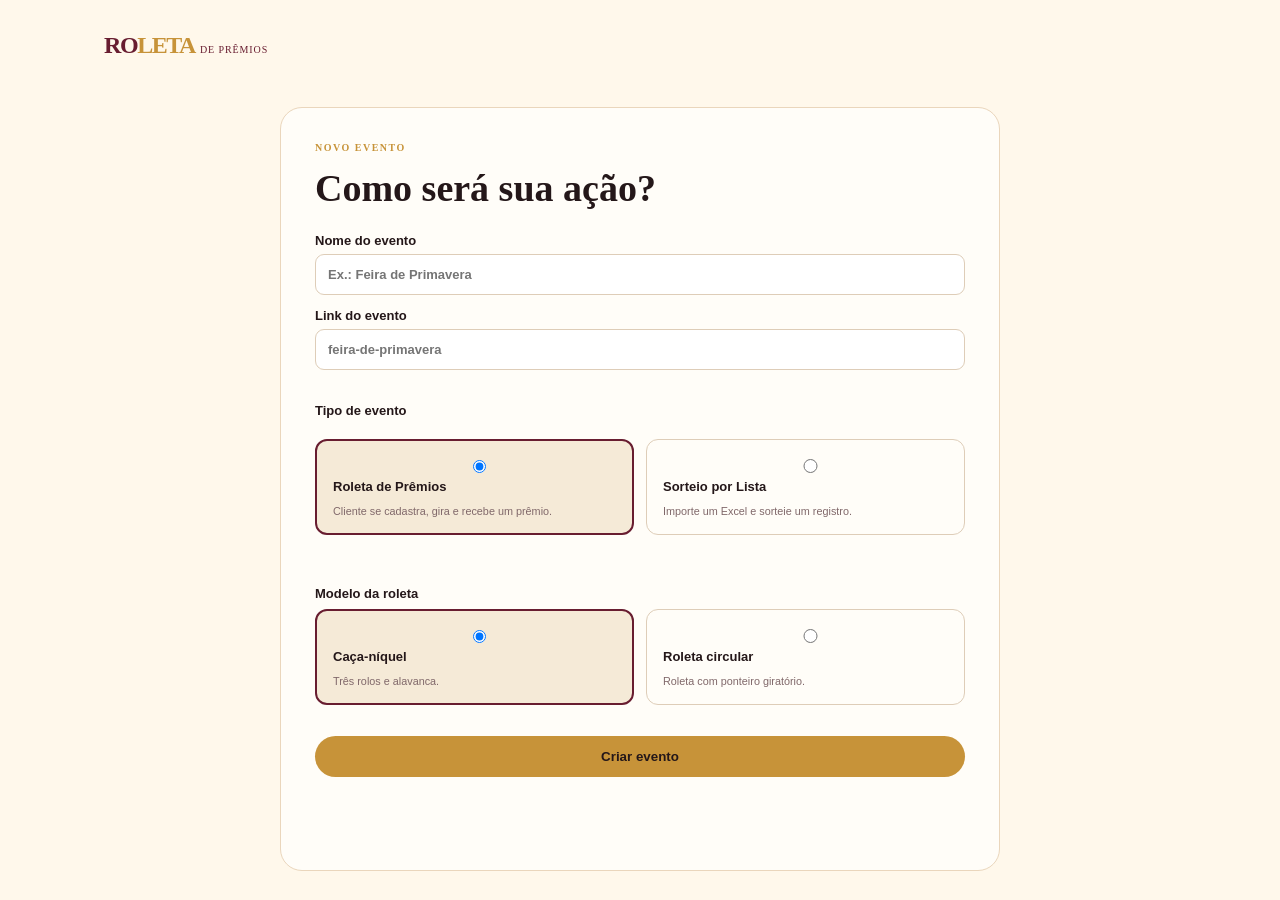
==== novo-evento.html @ d7bab502 "Adiciona escolha visual de formato da roleta" ====
<!doctype html><html lang="pt-BR"><head><meta charset="utf-8"><meta name="viewport" content="width=device-width,initial-scale=1"><link rel="stylesheet" href="css/app.css"><title>Novo evento · Roleta de Prêmios</title></head><body><main class="shell"><header><a class="brand" href="./">RO<span>LETA</span><small>de prêmios</small></a></header><section class="panel create-panel"><p class="eyebrow">NOVO EVENTO</p><h1>Como será sua ação?</h1><form id="eventForm"><label>Nome do evento<input name="title" required placeholder="Ex.: Feira de Primavera"></label><label>Link do evento<input name="slug" required pattern="[a-z0-9-]{3,80}" placeholder="feira-de-primavera"></label><p class="field-label">Tipo de evento</p><div class="choices"><label class="choice"><input type="radio" name="eventType" value="roulette" checked><b>Roleta de Prêmios</b><small>Cliente se cadastra, gira e recebe um prêmio.</small></label><label class="choice"><input type="radio" name="eventType" value="list_draw"><b>Sorteio por Lista</b><small>Importe um Excel e sorteie um registro.</small></label></div><div id="layoutChoices"><p class="field-label">Modelo da roleta</p><div class="choices"><label class="choice"><input type="radio" name="layout" value="slots" checked><b>Caça-níquel</b><small>Três rolos e alavanca.</small></label><label class="choice"><input type="radio" name="layout" value="wheel"><b>Roleta circular</b><small>Roleta com ponteiro giratório.</small></label></div></div><button class="primary">Criar evento</button><p class="message" id="eventMessage"></p></form></section></main><script type="module" src="js/novo-evento.js"></script></body></html>
---- css/app.css ----
:root{--wine:#681d30;--ink:#241719;--gold:#c79339;--cream:#fff8eb;--soft:#f5ead7}*{box-sizing:border-box}body{margin:0;background:var(--cream);color:var(--ink);font-family:'DM Sans',sans-serif}.shell{max-width:1120px;margin:auto;padding:24px}header{display:flex;align-items:center;justify-content:space-between;padding:8px 0 48px}.brand{color:var(--wine);font:700 24px 'Playfair Display';letter-spacing:-.06em;text-decoration:none}.brand span{color:var(--gold)}.brand small{font:500 10px 'DM Sans';letter-spacing:.09em;margin-left:5px;text-transform:uppercase}nav{display:flex;gap:20px;align-items:center}nav a{font-size:14px;color:var(--ink);text-decoration:none}.account,.outline{border:1px solid var(--wine);background:transparent;color:var(--wine);border-radius:999px;padding:9px 16px;font-weight:700}.hero{min-height:410px;padding:clamp(26px,6vw,72px);display:grid;grid-template-columns:1.3fr .7fr;gap:36px;align-items:center;border-radius:28px;background:linear-gradient(130deg,#4a1222,var(--wine) 60%,#9b4051);color:white;overflow:hidden}.eyebrow{font:700 10px 'DM Mono';letter-spacing:.15em;color:var(--gold);margin:0 0 13px}.hero h1,.public h1{font:700 clamp(39px,5vw,65px)/.98 'Playfair Display';letter-spacing:-.055em;margin:0 0 18px}.lede{max-width:520px;line-height:1.65;color:#f4dce0}.actions{display:flex;gap:13px;margin-top:28px}.primary{border:0;border-radius:999px;background:var(--gold);color:#241719;padding:13px 20px;font-weight:700;cursor:pointer;text-decoration:none}.secondary{padding:13px 4px;color:#fff;text-decoration:none;font-weight:700}.wheel-art{width:205px;aspect-ratio:1;border:12px dotted #e5b459;border-radius:50%;display:grid;place-items:center;position:relative;margin:auto;background:#3f0d1b;box-shadow:0 0 0 20px rgb(255 255 255/.08)}.wheel-art i{position:absolute;top:-40px;font-size:46px;color:var(--gold);font-style:normal}.wheel-art b{text-align:center;font:700 21px/1.05 'DM Mono';color:#f8d58b}.panel{margin:56px 0 22px;padding:34px;border:1px solid #ead6bc;border-radius:22px;background:#fffdf8}.section-head{display:flex;justify-content:space-between;align-items:center}.section-head h2{margin:0;font:700 29px 'Playfair Display'}.empty{text-align:center;padding:46px 10px}.empty span{font-size:42px;color:var(--gold)}.empty h3{margin:8px}.empty p{color:#755f62;margin:auto;max-width:390px}.three{display:grid;grid-template-columns:repeat(3,1fr);gap:15px}.three article{padding:25px;border-radius:18px;background:var(--soft);display:grid;gap:8px}.three b{font-size:13px}.three strong{font:700 38px 'Playfair Display';color:var(--wine)}.three small{color:#80686a}footer{text-align:center;padding:30px;color:#8b7474;font-size:12px}.public{min-height:100vh;display:grid;place-items:center;padding:20px;background:radial-gradient(circle at 50% 0,#9c3b4d,var(--wine) 44%,#310a15)}.public-card{width:min(100%,490px);padding:clamp(25px,6vw,46px);border-radius:25px;background:var(--cream);box-shadow:0 24px 60px #260713}.public h1{color:var(--wine);font-size:43px}.public-card>p:not(.eyebrow):not(.message){line-height:1.6;color:#705e5e}form{display:grid;gap:13px;margin-top:23px}label{display:grid;gap:6px;font-size:13px;font-weight:700}input{width:100%;border:1px solid #decdb8;border-radius:9px;background:white;padding:12px;font:inherit}.check{grid-template-columns:auto 1fr;align-items:start;font-size:11px;color:#705e5e;font-weight:500}.check input{width:auto;margin-top:2px}.message{min-height:20px;color:var(--wine);font-size:13px;font-weight:700}@media(max-width:650px){header{padding-bottom:28px}nav a{display:none}.hero{grid-template-columns:1fr}.wheel-art{width:145px}.three{grid-template-columns:1fr}.section-head{gap:12px}.panel{padding:24px}.hero{padding:34px 27px}}
.event-list{display:grid;gap:10px;padding-top:28px}.event{display:flex;align-items:center;gap:13px;padding:16px;border-radius:12px;background:var(--soft)}.event i{width:12px;height:40px;border-radius:10px}.event div{display:grid;gap:3px;flex:1}.event small{color:#80686a}.event a{color:var(--wine);font-size:13px;font-weight:700;text-decoration:none}
.result{text-align:center;padding:16px 0}.result span{font-size:60px}.result h2{font:700 30px 'Playfair Display';color:var(--wine);margin:8px 0}.result code{display:inline-block;padding:10px 14px;border:2px dashed var(--gold);border-radius:8px;font:700 16px 'DM Mono';letter-spacing:.05em}
.list-panel{max-width:700px;margin:0 auto}.list-panel h1{font:700 38px 'Playfair Display';margin:0}.upload{margin:25px 0;display:block;border:2px dashed var(--gold);border-radius:14px;padding:24px;text-align:center;color:var(--wine);cursor:pointer}.upload input{display:none}.list-panel hr{border:0;border-top:1px solid #ead6bc;margin:30px 0}
.public-flow{width:min(100%,840px);padding:24px}.screen[hidden]{display:none}.game-screen{min-height:720px;text-align:center;padding:35px 10px;background:#fff7e7;border-radius:28px;color:var(--wine)}.game-brand{display:grid;gap:7px;margin-bottom:27px}.game-brand b{font:700 clamp(38px,6vw,64px)/1 'Playfair Display';letter-spacing:.08em}.game-brand small{color:var(--gold);letter-spacing:.18em}.machine{width:min(100%,520px);margin:auto;padding:18px 26px 34px;border:8px solid #4b121f;border-radius:30px;background:linear-gradient(140deg,#7c2233,#4b0e1b);box-shadow:inset 0 0 0 5px #a67625,0 18px 34px #45111b33}.slot-window{display:flex;gap:10px;overflow:hidden;background:#080407;border-radius:17px;padding:15px;height:165px}.slot-strip{flex:1;display:grid;gap:10px;transform:translateY(0)}.slot-strip span{height:130px;display:grid;place-items:center;border:4px solid #b78327;border-radius:12px;background:#f9eccf;font-size:54px}.slot-window.rolling .slot-strip{animation:slot-roll 2.2s cubic-bezier(.15,.85,.25,1) forwards}.slot-window.rolling .delay{animation-delay:.16s}.slot-window.rolling .delay2{animation-delay:.31s}@keyframes slot-roll{to{transform:translateY(-560px)}}#gameHint{color:#f3ce6e;font-weight:700;margin:18px}.spin-button{border:0;border-radius:999px;padding:15px 28px;background:linear-gradient(#f0cc5b,#b8861d);box-shadow:0 6px 0 #7a4c10;color:#241300;font-size:17px;font-weight:800;cursor:pointer}.wheel-game{position:relative;display:grid;justify-items:center;padding-top:26px}.wheel{position:relative;width:min(72vw,420px);aspect-ratio:1;border:10px solid #4b121f;border-radius:50%;display:grid;place-items:center;grid-template-columns:1fr 1fr;background:conic-gradient(#f3ca57 0 25%,#8e2538 25% 50%,#f8e6b9 50% 75%,#bd4657 75%);box-shadow:0 14px 30px #45111b33;transition:transform 2.8s cubic-bezier(.14,.82,.17,1)}.wheel.rolling{transform:rotate(1800deg)}.wheel span{font-size:45px}.wheel b{position:absolute;width:98px;aspect-ratio:1;display:grid;place-items:center;border-radius:50%;background:#4b121f;color:#f3ce6e;font:700 16px 'DM Mono'}.pointer{position:relative;z-index:2;font-size:46px;color:var(--wine);font-style:normal;margin-bottom:-9px}.wheel-game .spin-button{margin-top:27px}.result-screen{text-align:center}.big-symbol{font-size:70px}.result-screen code{margin:16px auto;padding:12px;border:2px dashed var(--wine);border-radius:9px;font:700 18px 'DM Mono';letter-spacing:.06em;color:var(--wine)}
.create-panel{max-width:720px;margin:auto}.create-panel h1{font:700 38px 'Playfair Display';margin:0 0 20px}.field-label{font-size:13px;font-weight:700;margin:20px 0 8px}.choices{display:grid;grid-template-columns:1fr 1fr;gap:12px;margin-bottom:18px}.choice{padding:16px;border:1px solid #decdb8;border-radius:12px;cursor:pointer}.choice:has(input:checked){border:2px solid var(--wine);background:var(--soft)}.choice b,.choice small{display:block}.choice small{margin-top:5px;color:#80686a;font-weight:400}@media(max-width:600px){.choices{grid-template-columns:1fr}}
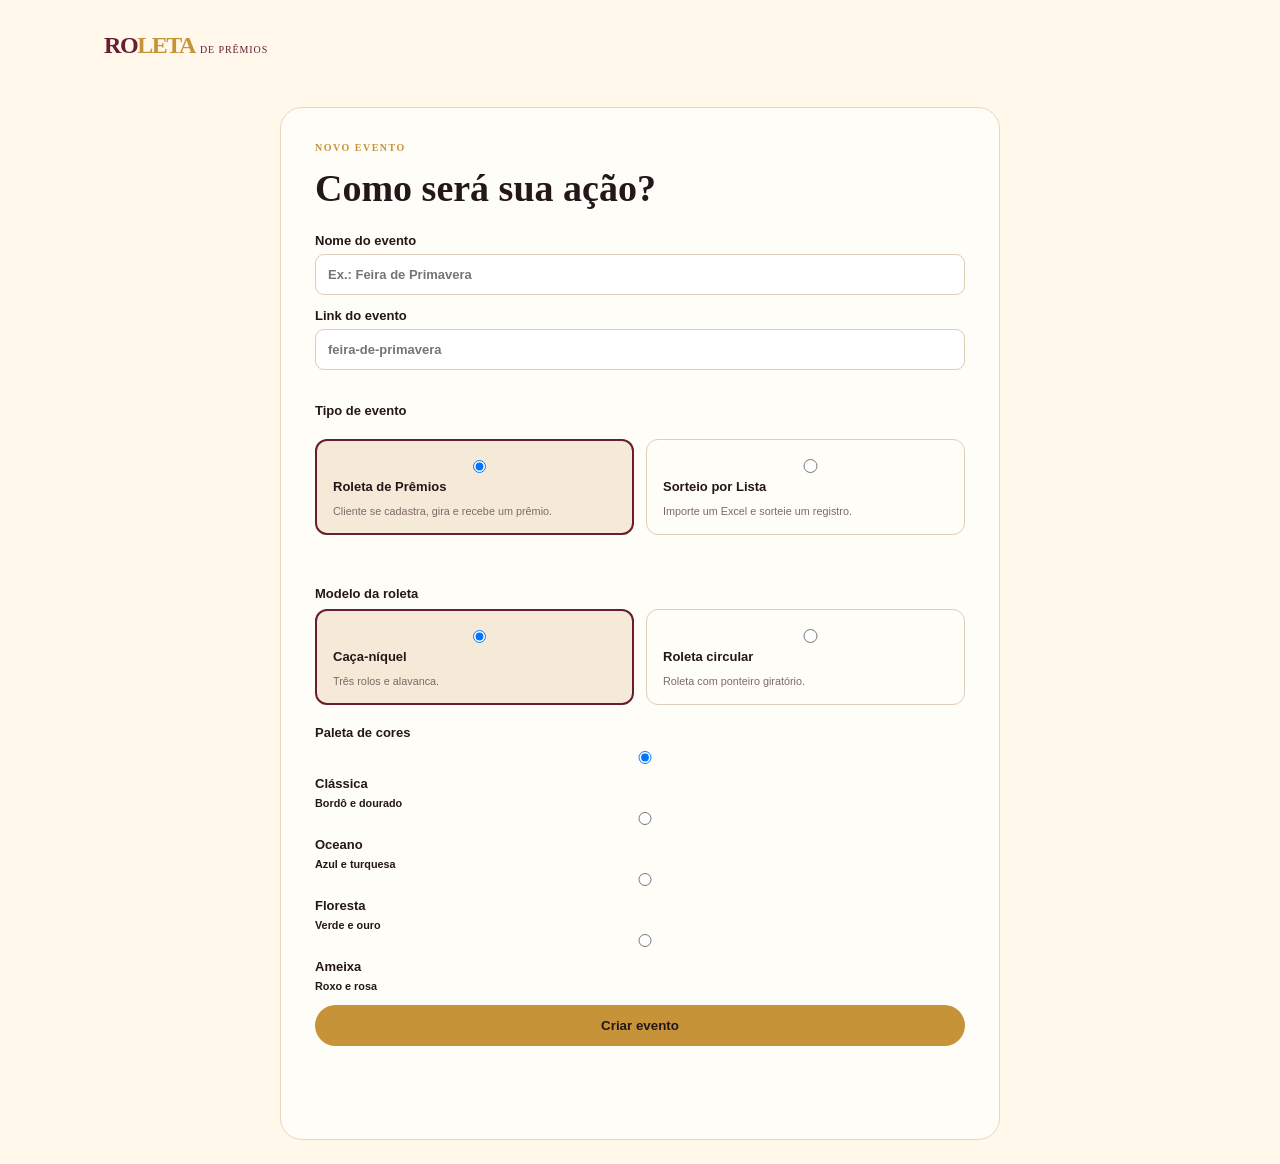
==== commit dd24bd02: "Adiciona paletas de cores para eventos" ====
--- a/novo-evento.html
+++ b/novo-evento.html
@@ -1 +1 @@
-<!doctype html><html lang="pt-BR"><head><meta charset="utf-8"><meta name="viewport" content="width=device-width,initial-scale=1"><link rel="stylesheet" href="css/app.css"><title>Novo evento · Roleta de Prêmios</title></head><body><main class="shell"><header><a class="brand" href="./">RO<span>LETA</span><small>de prêmios</small></a></header><section class="panel create-panel"><p class="eyebrow">NOVO EVENTO</p><h1>Como será sua ação?</h1><form id="eventForm"><label>Nome do evento<input name="title" required placeholder="Ex.: Feira de Primavera"></label><label>Link do evento<input name="slug" required pattern="[a-z0-9-]{3,80}" placeholder="feira-de-primavera"></label><p class="field-label">Tipo de evento</p><div class="choices"><label class="choice"><input type="radio" name="eventType" value="roulette" checked><b>Roleta de Prêmios</b><small>Cliente se cadastra, gira e recebe um prêmio.</small></label><label class="choice"><input type="radio" name="eventType" value="list_draw"><b>Sorteio por Lista</b><small>Importe um Excel e sorteie um registro.</small></label></div><div id="layoutChoices"><p class="field-label">Modelo da roleta</p><div class="choices"><label class="choice"><input type="radio" name="layout" value="slots" checked><b>Caça-níquel</b><small>Três rolos e alavanca.</small></label><label class="choice"><input type="radio" name="layout" value="wheel"><b>Roleta circular</b><small>Roleta com ponteiro giratório.</small></label></div></div><button class="primary">Criar evento</button><p class="message" id="eventMessage"></p></form></section></main><script type="module" src="js/novo-evento.js"></script></body></html>
+<!doctype html><html lang="pt-BR"><head><meta charset="utf-8"><meta name="viewport" content="width=device-width,initial-scale=1"><link rel="stylesheet" href="css/app.css"><title>Novo evento · Roleta de Prêmios</title></head><body><main class="shell"><header><a class="brand" href="./">RO<span>LETA</span><small>de prêmios</small></a></header><section class="panel create-panel"><p class="eyebrow">NOVO EVENTO</p><h1>Como será sua ação?</h1><form id="eventForm"><label>Nome do evento<input name="title" required placeholder="Ex.: Feira de Primavera"></label><label>Link do evento<input name="slug" required pattern="[a-z0-9-]{3,80}" placeholder="feira-de-primavera"></label><p class="field-label">Tipo de evento</p><div class="choices"><label class="choice"><input type="radio" name="eventType" value="roulette" checked><b>Roleta de Prêmios</b><small>Cliente se cadastra, gira e recebe um prêmio.</small></label><label class="choice"><input type="radio" name="eventType" value="list_draw"><b>Sorteio por Lista</b><small>Importe um Excel e sorteie um registro.</small></label></div><div id="rouletteOptions"><p class="field-label">Modelo da roleta</p><div class="choices"><label class="choice"><input type="radio" name="layout" value="slots" checked><b>Caça-níquel</b><small>Três rolos e alavanca.</small></label><label class="choice"><input type="radio" name="layout" value="wheel"><b>Roleta circular</b><small>Roleta com ponteiro giratório.</small></label></div><p class="field-label">Paleta de cores</p><div class="palettes"><label class="palette-card"><input type="radio" name="palette" value="tomasetto" data-primary="#681D30" data-secondary="#C79339" checked><span class="palette-swatch tomasetto"></span><b>Clássica</b><small>Bordô e dourado</small></label><label class="palette-card"><input type="radio" name="palette" value="oceano" data-primary="#0F3D56" data-secondary="#41B9C5"><span class="palette-swatch oceano"></span><b>Oceano</b><small>Azul e turquesa</small></label><label class="palette-card"><input type="radio" name="palette" value="floresta" data-primary="#174C3C" data-secondary="#D2A74B"><span class="palette-swatch floresta"></span><b>Floresta</b><small>Verde e ouro</small></label><label class="palette-card"><input type="radio" name="palette" value="ameixa" data-primary="#552047" data-secondary="#E37AA2"><span class="palette-swatch ameixa"></span><b>Ameixa</b><small>Roxo e rosa</small></label></div></div><button class="primary">Criar evento</button><p class="message" id="eventMessage"></p></form></section></main><script type="module" src="js/novo-evento.js"></script></body></html>
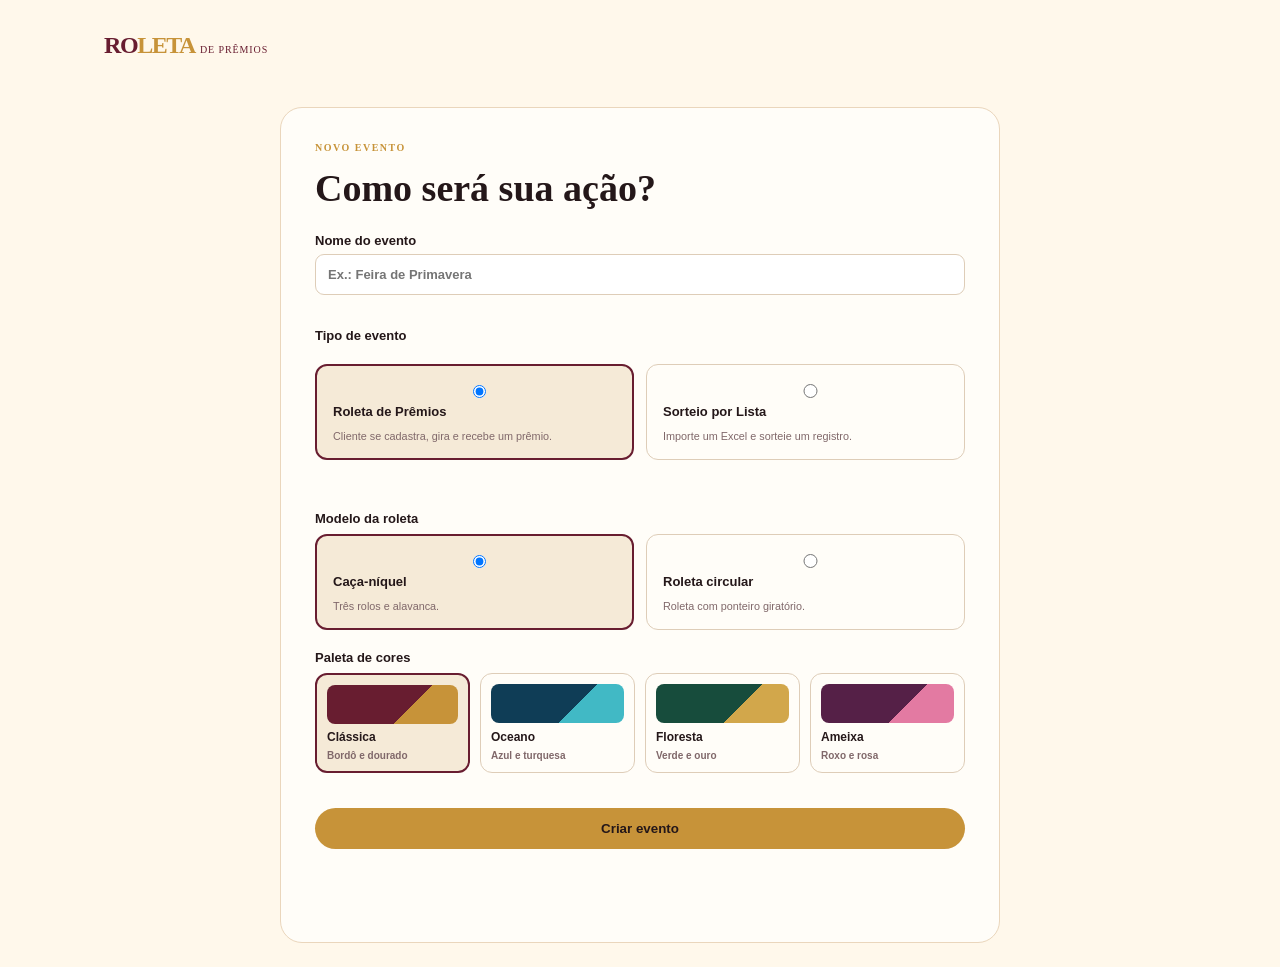
==== commit 15840e46: "Simplifica criação de evento sem link manual" ====
--- a/novo-evento.html
+++ b/novo-evento.html
@@ -1 +1,32 @@
-<!doctype html><html lang="pt-BR"><head><meta charset="utf-8"><meta name="viewport" content="width=device-width,initial-scale=1"><link rel="stylesheet" href="css/app.css"><title>Novo evento · Roleta de Prêmios</title></head><body><main class="shell"><header><a class="brand" href="./">RO<span>LETA</span><small>de prêmios</small></a></header><section class="panel create-panel"><p class="eyebrow">NOVO EVENTO</p><h1>Como será sua ação?</h1><form id="eventForm"><label>Nome do evento<input name="title" required placeholder="Ex.: Feira de Primavera"></label><label>Link do evento<input name="slug" required pattern="[a-z0-9-]{3,80}" placeholder="feira-de-primavera"></label><p class="field-label">Tipo de evento</p><div class="choices"><label class="choice"><input type="radio" name="eventType" value="roulette" checked><b>Roleta de Prêmios</b><small>Cliente se cadastra, gira e recebe um prêmio.</small></label><label class="choice"><input type="radio" name="eventType" value="list_draw"><b>Sorteio por Lista</b><small>Importe um Excel e sorteie um registro.</small></label></div><div id="rouletteOptions"><p class="field-label">Modelo da roleta</p><div class="choices"><label class="choice"><input type="radio" name="layout" value="slots" checked><b>Caça-níquel</b><small>Três rolos e alavanca.</small></label><label class="choice"><input type="radio" name="layout" value="wheel"><b>Roleta circular</b><small>Roleta com ponteiro giratório.</small></label></div><p class="field-label">Paleta de cores</p><div class="palettes"><label class="palette-card"><input type="radio" name="palette" value="tomasetto" data-primary="#681D30" data-secondary="#C79339" checked><span class="palette-swatch tomasetto"></span><b>Clássica</b><small>Bordô e dourado</small></label><label class="palette-card"><input type="radio" name="palette" value="oceano" data-primary="#0F3D56" data-secondary="#41B9C5"><span class="palette-swatch oceano"></span><b>Oceano</b><small>Azul e turquesa</small></label><label class="palette-card"><input type="radio" name="palette" value="floresta" data-primary="#174C3C" data-secondary="#D2A74B"><span class="palette-swatch floresta"></span><b>Floresta</b><small>Verde e ouro</small></label><label class="palette-card"><input type="radio" name="palette" value="ameixa" data-primary="#552047" data-secondary="#E37AA2"><span class="palette-swatch ameixa"></span><b>Ameixa</b><small>Roxo e rosa</small></label></div></div><button class="primary">Criar evento</button><p class="message" id="eventMessage"></p></form></section></main><script type="module" src="js/novo-evento.js"></script></body></html>
+<!doctype html>
+<html lang="pt-BR">
+<head>
+  <meta charset="utf-8"><meta name="viewport" content="width=device-width,initial-scale=1">
+  <link rel="stylesheet" href="css/app.css"><title>Novo evento · Roleta de Prêmios</title>
+</head>
+<body><main class="shell"><header><a class="brand" href="./">RO<span>LETA</span><small>de prêmios</small></a></header>
+  <section class="panel create-panel"><p class="eyebrow">NOVO EVENTO</p><h1>Como será sua ação?</h1>
+    <form id="eventForm">
+      <label>Nome do evento<input name="title" required placeholder="Ex.: Feira de Primavera"></label>
+      <p class="field-label">Tipo de evento</p>
+      <div class="choices">
+        <label class="choice"><input type="radio" name="eventType" value="roulette" checked><b>Roleta de Prêmios</b><small>Cliente se cadastra, gira e recebe um prêmio.</small></label>
+        <label class="choice"><input type="radio" name="eventType" value="list_draw"><b>Sorteio por Lista</b><small>Importe um Excel e sorteie um registro.</small></label>
+      </div>
+      <div id="rouletteOptions"><p class="field-label">Modelo da roleta</p>
+        <div class="choices">
+          <label class="choice"><input type="radio" name="layout" value="slots" checked><b>Caça-níquel</b><small>Três rolos e alavanca.</small></label>
+          <label class="choice"><input type="radio" name="layout" value="wheel"><b>Roleta circular</b><small>Roleta com ponteiro giratório.</small></label>
+        </div>
+        <p class="field-label">Paleta de cores</p>
+        <div class="palettes">
+          <label class="palette-card"><input type="radio" name="palette" data-primary="#681D30" data-secondary="#C79339" checked><span class="palette-swatch tomasetto"></span><b>Clássica</b><small>Bordô e dourado</small></label>
+          <label class="palette-card"><input type="radio" name="palette" data-primary="#0F3D56" data-secondary="#41B9C5"><span class="palette-swatch oceano"></span><b>Oceano</b><small>Azul e turquesa</small></label>
+          <label class="palette-card"><input type="radio" name="palette" data-primary="#174C3C" data-secondary="#D2A74B"><span class="palette-swatch floresta"></span><b>Floresta</b><small>Verde e ouro</small></label>
+          <label class="palette-card"><input type="radio" name="palette" data-primary="#552047" data-secondary="#E37AA2"><span class="palette-swatch ameixa"></span><b>Ameixa</b><small>Roxo e rosa</small></label>
+        </div>
+      </div>
+      <button class="primary">Criar evento</button><p class="message" id="eventMessage"></p>
+    </form>
+  </section>
+</main><script type="module" src="js/novo-evento.js"></script></body></html>
--- a/css/app.css
+++ b/css/app.css
@@ -3,4 +3,4 @@
 .result{text-align:center;padding:16px 0}.result span{font-size:60px}.result h2{font:700 30px 'Playfair Display';color:var(--wine);margin:8px 0}.result code{display:inline-block;padding:10px 14px;border:2px dashed var(--gold);border-radius:8px;font:700 16px 'DM Mono';letter-spacing:.05em}
 .list-panel{max-width:700px;margin:0 auto}.list-panel h1{font:700 38px 'Playfair Display';margin:0}.upload{margin:25px 0;display:block;border:2px dashed var(--gold);border-radius:14px;padding:24px;text-align:center;color:var(--wine);cursor:pointer}.upload input{display:none}.list-panel hr{border:0;border-top:1px solid #ead6bc;margin:30px 0}
 .public-flow{width:min(100%,840px);padding:24px}.screen[hidden]{display:none}.game-screen{min-height:720px;text-align:center;padding:35px 10px;background:#fff7e7;border-radius:28px;color:var(--wine)}.game-brand{display:grid;gap:7px;margin-bottom:27px}.game-brand b{font:700 clamp(38px,6vw,64px)/1 'Playfair Display';letter-spacing:.08em}.game-brand small{color:var(--gold);letter-spacing:.18em}.machine{width:min(100%,520px);margin:auto;padding:18px 26px 34px;border:8px solid #4b121f;border-radius:30px;background:linear-gradient(140deg,#7c2233,#4b0e1b);box-shadow:inset 0 0 0 5px #a67625,0 18px 34px #45111b33}.slot-window{display:flex;gap:10px;overflow:hidden;background:#080407;border-radius:17px;padding:15px;height:165px}.slot-strip{flex:1;display:grid;gap:10px;transform:translateY(0)}.slot-strip span{height:130px;display:grid;place-items:center;border:4px solid #b78327;border-radius:12px;background:#f9eccf;font-size:54px}.slot-window.rolling .slot-strip{animation:slot-roll 2.2s cubic-bezier(.15,.85,.25,1) forwards}.slot-window.rolling .delay{animation-delay:.16s}.slot-window.rolling .delay2{animation-delay:.31s}@keyframes slot-roll{to{transform:translateY(-560px)}}#gameHint{color:#f3ce6e;font-weight:700;margin:18px}.spin-button{border:0;border-radius:999px;padding:15px 28px;background:linear-gradient(#f0cc5b,#b8861d);box-shadow:0 6px 0 #7a4c10;color:#241300;font-size:17px;font-weight:800;cursor:pointer}.wheel-game{position:relative;display:grid;justify-items:center;padding-top:26px}.wheel{position:relative;width:min(72vw,420px);aspect-ratio:1;border:10px solid #4b121f;border-radius:50%;display:grid;place-items:center;grid-template-columns:1fr 1fr;background:conic-gradient(#f3ca57 0 25%,#8e2538 25% 50%,#f8e6b9 50% 75%,#bd4657 75%);box-shadow:0 14px 30px #45111b33;transition:transform 2.8s cubic-bezier(.14,.82,.17,1)}.wheel.rolling{transform:rotate(1800deg)}.wheel span{font-size:45px}.wheel b{position:absolute;width:98px;aspect-ratio:1;display:grid;place-items:center;border-radius:50%;background:#4b121f;color:#f3ce6e;font:700 16px 'DM Mono'}.pointer{position:relative;z-index:2;font-size:46px;color:var(--wine);font-style:normal;margin-bottom:-9px}.wheel-game .spin-button{margin-top:27px}.result-screen{text-align:center}.big-symbol{font-size:70px}.result-screen code{margin:16px auto;padding:12px;border:2px dashed var(--wine);border-radius:9px;font:700 18px 'DM Mono';letter-spacing:.06em;color:var(--wine)}
-.create-panel{max-width:720px;margin:auto}.create-panel h1{font:700 38px 'Playfair Display';margin:0 0 20px}.field-label{font-size:13px;font-weight:700;margin:20px 0 8px}.choices{display:grid;grid-template-columns:1fr 1fr;gap:12px;margin-bottom:18px}.choice{padding:16px;border:1px solid #decdb8;border-radius:12px;cursor:pointer}.choice:has(input:checked){border:2px solid var(--wine);background:var(--soft)}.choice b,.choice small{display:block}.choice small{margin-top:5px;color:#80686a;font-weight:400}@media(max-width:600px){.choices{grid-template-columns:1fr}}
+.create-panel{max-width:720px;margin:auto}.create-panel h1{font:700 38px 'Playfair Display';margin:0 0 20px}.field-label{font-size:13px;font-weight:700;margin:20px 0 8px}.choices{display:grid;grid-template-columns:1fr 1fr;gap:12px;margin-bottom:18px}.choice{padding:16px;border:1px solid #decdb8;border-radius:12px;cursor:pointer}.choice:has(input:checked),.palette-card:has(input:checked){border:2px solid var(--wine);background:var(--soft)}.choice b,.choice small{display:block}.choice small{margin-top:5px;color:#80686a;font-weight:400}.palettes{display:grid;grid-template-columns:repeat(4,1fr);gap:10px;margin-bottom:22px}.palette-card{display:grid;gap:6px;padding:10px;border:1px solid #decdb8;border-radius:12px;cursor:pointer}.palette-card input{position:absolute;opacity:0;pointer-events:none}.palette-card b{font-size:12px}.palette-card small{font-size:10px;color:#80686a}.palette-swatch{display:block;height:39px;border-radius:8px}.tomasetto{background:linear-gradient(135deg,#681D30 0 62%,#C79339 62%)}.oceano{background:linear-gradient(135deg,#0F3D56 0 62%,#41B9C5 62%)}.floresta{background:linear-gradient(135deg,#174C3C 0 62%,#D2A74B 62%)}.ameixa{background:linear-gradient(135deg,#552047 0 62%,#E37AA2 62%)}.machine{border-color:var(--wine);background:linear-gradient(140deg,var(--wine),#210b12);box-shadow:inset 0 0 0 5px var(--gold),0 18px 34px #45111b33}.slot-strip span{border-color:var(--gold)}#gameHint{color:var(--gold)}.spin-button{background:linear-gradient(#f8e2a1,var(--gold))}.wheel{border-color:var(--wine);background:conic-gradient(var(--gold) 0 25%,var(--wine) 25% 50%,#f8e6b9 50% 75%,#d8b4bd 75%)}.wheel b{background:var(--wine);color:var(--gold)}@media(max-width:600px){.choices{grid-template-columns:1fr}.palettes{grid-template-columns:1fr 1fr}}
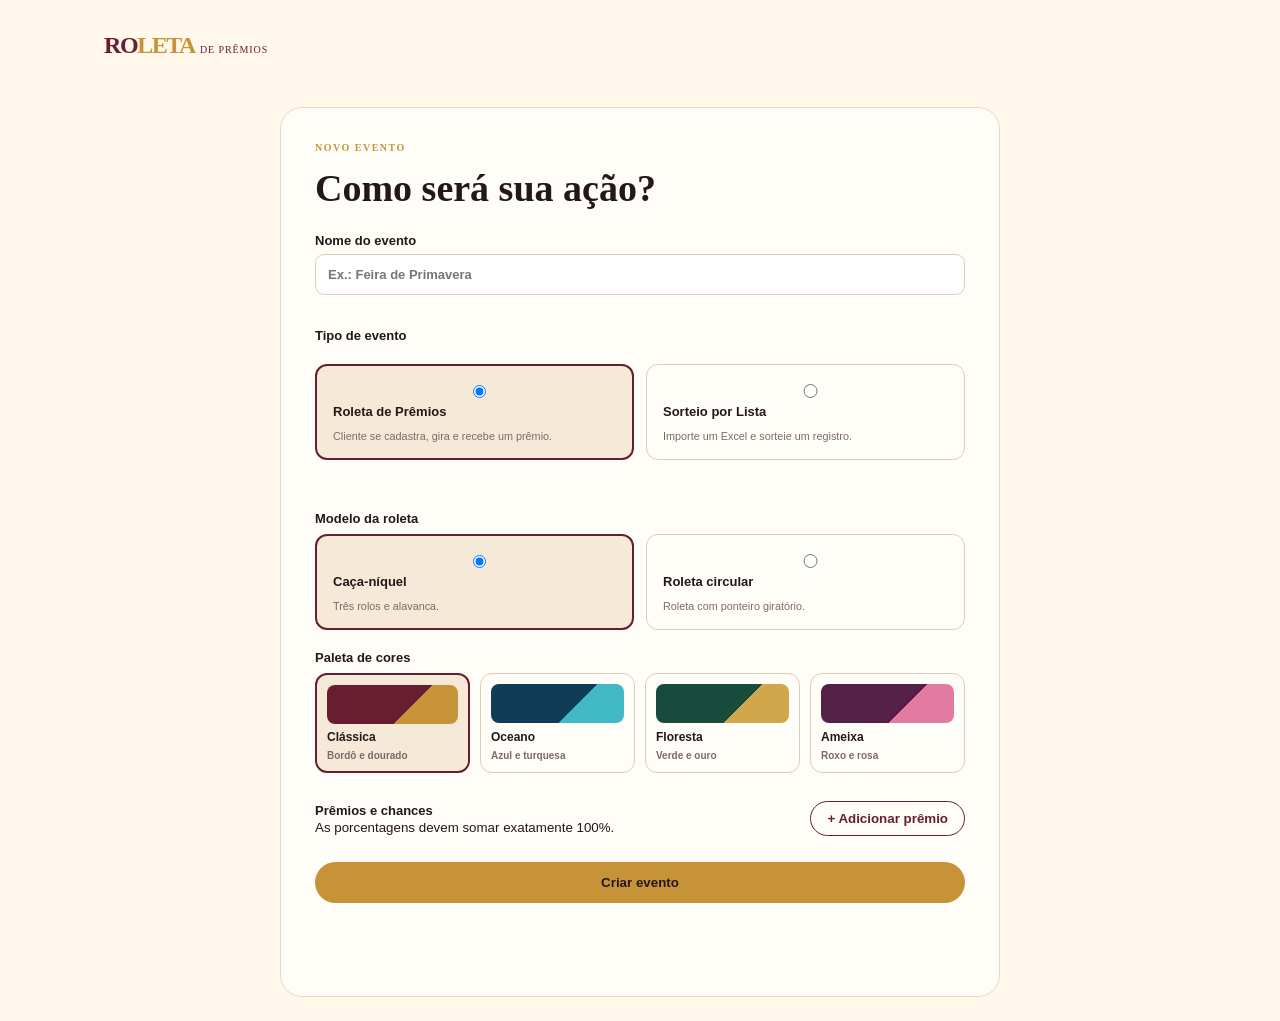
==== commit c8ab2d25: "Configura prêmios com total de 100%" ====
--- a/novo-evento.html
+++ b/novo-evento.html
@@ -3,6 +3,9 @@
 <head>
   <meta charset="utf-8"><meta name="viewport" content="width=device-width,initial-scale=1">
   <link rel="stylesheet" href="css/app.css"><title>Novo evento · Roleta de Prêmios</title>
+  <style>
+    .prize-head{display:flex;justify-content:space-between;gap:14px;align-items:end;margin-top:28px}.prize-head p{margin:0}.prize-row{display:grid;grid-template-columns:1fr 140px 92px auto;gap:9px;align-items:end;padding:10px 0;border-bottom:1px solid #ead6bc}.prize-row label{font-size:11px}.prize-row input,.prize-row select{padding:10px;border:1px solid #decdb8;border-radius:8px;background:#fff;font:inherit}.prize-row button{border:0;background:transparent;color:var(--wine);font-size:20px;padding:9px;cursor:pointer}.chance-total{margin:13px 0 0;font-size:14px;font-weight:700}.chance-total.ok{color:#1c6b4f}.chance-total.error{color:#9a2636}@media(max-width:650px){.prize-row{grid-template-columns:1fr 1fr}.prize-row label:first-child{grid-column:1/-1}.prize-row button{justify-self:end}}
+  </style>
 </head>
 <body><main class="shell"><header><a class="brand" href="./">RO<span>LETA</span><small>de prêmios</small></a></header>
   <section class="panel create-panel"><p class="eyebrow">NOVO EVENTO</p><h1>Como será sua ação?</h1>
@@ -25,6 +28,8 @@
           <label class="palette-card"><input type="radio" name="palette" data-primary="#174C3C" data-secondary="#D2A74B"><span class="palette-swatch floresta"></span><b>Floresta</b><small>Verde e ouro</small></label>
           <label class="palette-card"><input type="radio" name="palette" data-primary="#552047" data-secondary="#E37AA2"><span class="palette-swatch ameixa"></span><b>Ameixa</b><small>Roxo e rosa</small></label>
         </div>
+        <div class="prize-head"><div><p class="field-label">Prêmios e chances</p><small>As porcentagens devem somar exatamente 100%.</small></div><button type="button" class="outline" id="addPrize">+ Adicionar prêmio</button></div>
+        <div id="prizeRows"></div><p id="chanceTotal" class="chance-total"></p>
       </div>
       <button class="primary">Criar evento</button><p class="message" id="eventMessage"></p>
     </form>
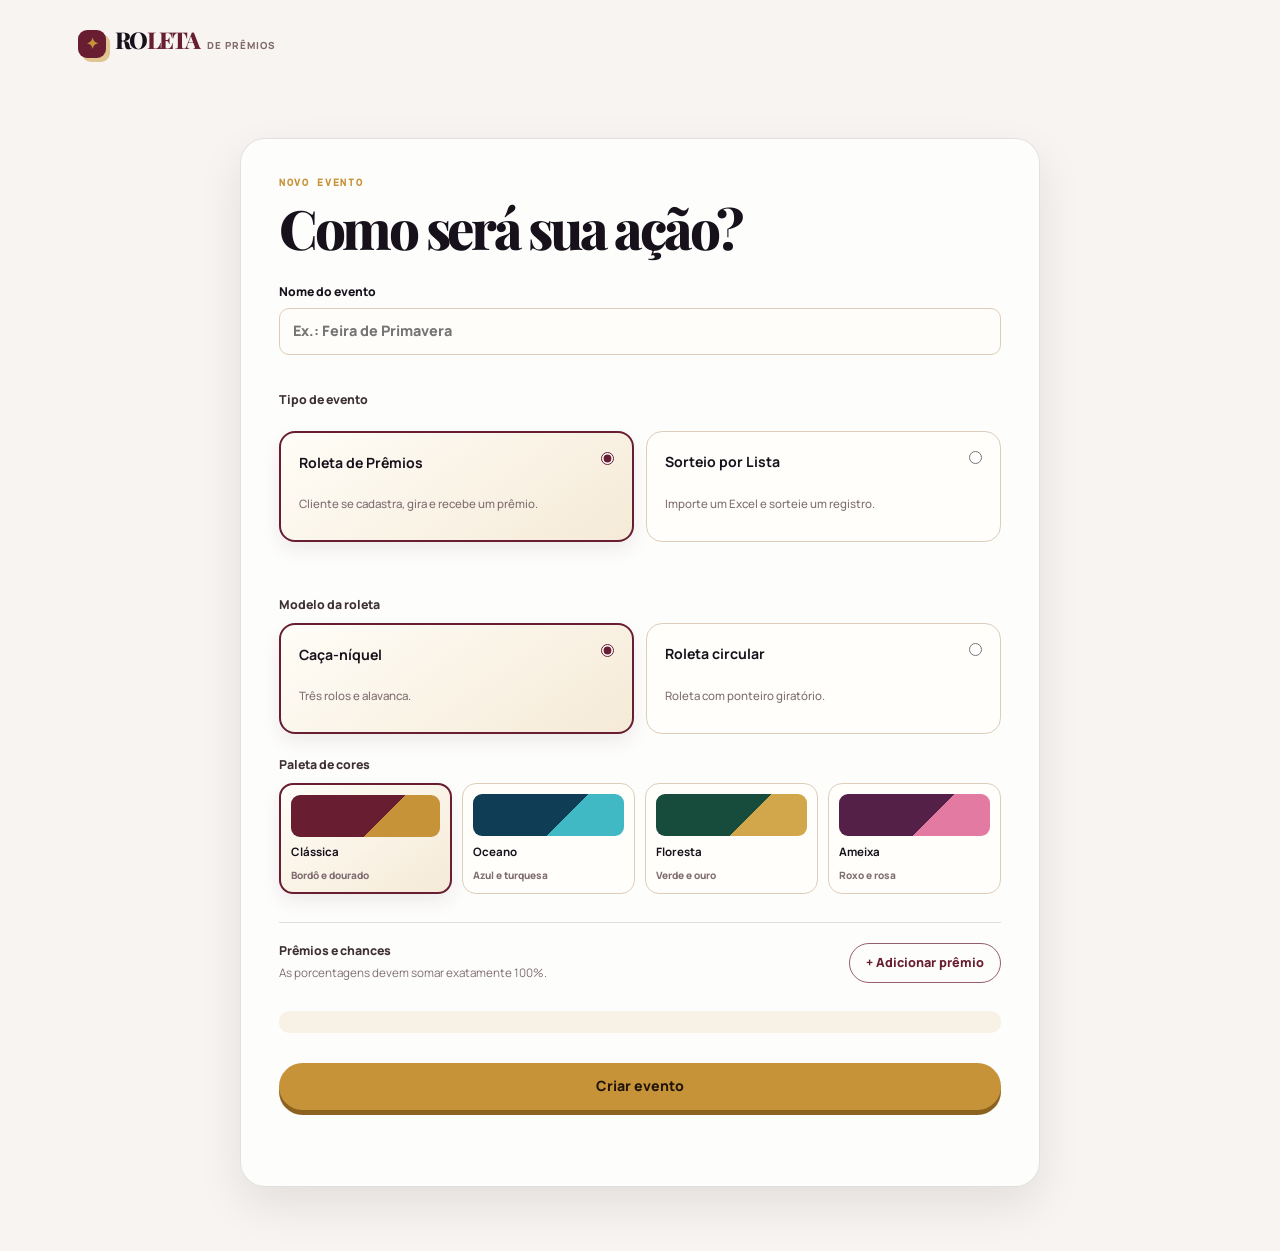
==== commit fbb45f47: "Redesenha visual completo da Roleta de Prêmios" ====
--- a/novo-evento.html
+++ b/novo-evento.html
@@ -3,9 +3,6 @@
 <head>
   <meta charset="utf-8"><meta name="viewport" content="width=device-width,initial-scale=1">
   <link rel="stylesheet" href="css/app.css"><title>Novo evento · Roleta de Prêmios</title>
-  <style>
-    .prize-head{display:flex;justify-content:space-between;gap:14px;align-items:end;margin-top:28px}.prize-head p{margin:0}.prize-row{display:grid;grid-template-columns:1fr 140px 92px auto;gap:9px;align-items:end;padding:10px 0;border-bottom:1px solid #ead6bc}.prize-row label{font-size:11px}.prize-row input,.prize-row select{padding:10px;border:1px solid #decdb8;border-radius:8px;background:#fff;font:inherit}.prize-row button{border:0;background:transparent;color:var(--wine);font-size:20px;padding:9px;cursor:pointer}.chance-total{margin:13px 0 0;font-size:14px;font-weight:700}.chance-total.ok{color:#1c6b4f}.chance-total.error{color:#9a2636}@media(max-width:650px){.prize-row{grid-template-columns:1fr 1fr}.prize-row label:first-child{grid-column:1/-1}.prize-row button{justify-self:end}}
-  </style>
 </head>
 <body><main class="shell"><header><a class="brand" href="./">RO<span>LETA</span><small>de prêmios</small></a></header>
   <section class="panel create-panel"><p class="eyebrow">NOVO EVENTO</p><h1>Como será sua ação?</h1>
--- a/css/app.css
+++ b/css/app.css
@@ -1,6 +1,27 @@
-:root{--wine:#681d30;--ink:#241719;--gold:#c79339;--cream:#fff8eb;--soft:#f5ead7}*{box-sizing:border-box}body{margin:0;background:var(--cream);color:var(--ink);font-family:'DM Sans',sans-serif}.shell{max-width:1120px;margin:auto;padding:24px}header{display:flex;align-items:center;justify-content:space-between;padding:8px 0 48px}.brand{color:var(--wine);font:700 24px 'Playfair Display';letter-spacing:-.06em;text-decoration:none}.brand span{color:var(--gold)}.brand small{font:500 10px 'DM Sans';letter-spacing:.09em;margin-left:5px;text-transform:uppercase}nav{display:flex;gap:20px;align-items:center}nav a{font-size:14px;color:var(--ink);text-decoration:none}.account,.outline{border:1px solid var(--wine);background:transparent;color:var(--wine);border-radius:999px;padding:9px 16px;font-weight:700}.hero{min-height:410px;padding:clamp(26px,6vw,72px);display:grid;grid-template-columns:1.3fr .7fr;gap:36px;align-items:center;border-radius:28px;background:linear-gradient(130deg,#4a1222,var(--wine) 60%,#9b4051);color:white;overflow:hidden}.eyebrow{font:700 10px 'DM Mono';letter-spacing:.15em;color:var(--gold);margin:0 0 13px}.hero h1,.public h1{font:700 clamp(39px,5vw,65px)/.98 'Playfair Display';letter-spacing:-.055em;margin:0 0 18px}.lede{max-width:520px;line-height:1.65;color:#f4dce0}.actions{display:flex;gap:13px;margin-top:28px}.primary{border:0;border-radius:999px;background:var(--gold);color:#241719;padding:13px 20px;font-weight:700;cursor:pointer;text-decoration:none}.secondary{padding:13px 4px;color:#fff;text-decoration:none;font-weight:700}.wheel-art{width:205px;aspect-ratio:1;border:12px dotted #e5b459;border-radius:50%;display:grid;place-items:center;position:relative;margin:auto;background:#3f0d1b;box-shadow:0 0 0 20px rgb(255 255 255/.08)}.wheel-art i{position:absolute;top:-40px;font-size:46px;color:var(--gold);font-style:normal}.wheel-art b{text-align:center;font:700 21px/1.05 'DM Mono';color:#f8d58b}.panel{margin:56px 0 22px;padding:34px;border:1px solid #ead6bc;border-radius:22px;background:#fffdf8}.section-head{display:flex;justify-content:space-between;align-items:center}.section-head h2{margin:0;font:700 29px 'Playfair Display'}.empty{text-align:center;padding:46px 10px}.empty span{font-size:42px;color:var(--gold)}.empty h3{margin:8px}.empty p{color:#755f62;margin:auto;max-width:390px}.three{display:grid;grid-template-columns:repeat(3,1fr);gap:15px}.three article{padding:25px;border-radius:18px;background:var(--soft);display:grid;gap:8px}.three b{font-size:13px}.three strong{font:700 38px 'Playfair Display';color:var(--wine)}.three small{color:#80686a}footer{text-align:center;padding:30px;color:#8b7474;font-size:12px}.public{min-height:100vh;display:grid;place-items:center;padding:20px;background:radial-gradient(circle at 50% 0,#9c3b4d,var(--wine) 44%,#310a15)}.public-card{width:min(100%,490px);padding:clamp(25px,6vw,46px);border-radius:25px;background:var(--cream);box-shadow:0 24px 60px #260713}.public h1{color:var(--wine);font-size:43px}.public-card>p:not(.eyebrow):not(.message){line-height:1.6;color:#705e5e}form{display:grid;gap:13px;margin-top:23px}label{display:grid;gap:6px;font-size:13px;font-weight:700}input{width:100%;border:1px solid #decdb8;border-radius:9px;background:white;padding:12px;font:inherit}.check{grid-template-columns:auto 1fr;align-items:start;font-size:11px;color:#705e5e;font-weight:500}.check input{width:auto;margin-top:2px}.message{min-height:20px;color:var(--wine);font-size:13px;font-weight:700}@media(max-width:650px){header{padding-bottom:28px}nav a{display:none}.hero{grid-template-columns:1fr}.wheel-art{width:145px}.three{grid-template-columns:1fr}.section-head{gap:12px}.panel{padding:24px}.hero{padding:34px 27px}}
-.event-list{display:grid;gap:10px;padding-top:28px}.event{display:flex;align-items:center;gap:13px;padding:16px;border-radius:12px;background:var(--soft)}.event i{width:12px;height:40px;border-radius:10px}.event div{display:grid;gap:3px;flex:1}.event small{color:#80686a}.event a{color:var(--wine);font-size:13px;font-weight:700;text-decoration:none}
-.result{text-align:center;padding:16px 0}.result span{font-size:60px}.result h2{font:700 30px 'Playfair Display';color:var(--wine);margin:8px 0}.result code{display:inline-block;padding:10px 14px;border:2px dashed var(--gold);border-radius:8px;font:700 16px 'DM Mono';letter-spacing:.05em}
-.list-panel{max-width:700px;margin:0 auto}.list-panel h1{font:700 38px 'Playfair Display';margin:0}.upload{margin:25px 0;display:block;border:2px dashed var(--gold);border-radius:14px;padding:24px;text-align:center;color:var(--wine);cursor:pointer}.upload input{display:none}.list-panel hr{border:0;border-top:1px solid #ead6bc;margin:30px 0}
-.public-flow{width:min(100%,840px);padding:24px}.screen[hidden]{display:none}.game-screen{min-height:720px;text-align:center;padding:35px 10px;background:#fff7e7;border-radius:28px;color:var(--wine)}.game-brand{display:grid;gap:7px;margin-bottom:27px}.game-brand b{font:700 clamp(38px,6vw,64px)/1 'Playfair Display';letter-spacing:.08em}.game-brand small{color:var(--gold);letter-spacing:.18em}.machine{width:min(100%,520px);margin:auto;padding:18px 26px 34px;border:8px solid #4b121f;border-radius:30px;background:linear-gradient(140deg,#7c2233,#4b0e1b);box-shadow:inset 0 0 0 5px #a67625,0 18px 34px #45111b33}.slot-window{display:flex;gap:10px;overflow:hidden;background:#080407;border-radius:17px;padding:15px;height:165px}.slot-strip{flex:1;display:grid;gap:10px;transform:translateY(0)}.slot-strip span{height:130px;display:grid;place-items:center;border:4px solid #b78327;border-radius:12px;background:#f9eccf;font-size:54px}.slot-window.rolling .slot-strip{animation:slot-roll 2.2s cubic-bezier(.15,.85,.25,1) forwards}.slot-window.rolling .delay{animation-delay:.16s}.slot-window.rolling .delay2{animation-delay:.31s}@keyframes slot-roll{to{transform:translateY(-560px)}}#gameHint{color:#f3ce6e;font-weight:700;margin:18px}.spin-button{border:0;border-radius:999px;padding:15px 28px;background:linear-gradient(#f0cc5b,#b8861d);box-shadow:0 6px 0 #7a4c10;color:#241300;font-size:17px;font-weight:800;cursor:pointer}.wheel-game{position:relative;display:grid;justify-items:center;padding-top:26px}.wheel{position:relative;width:min(72vw,420px);aspect-ratio:1;border:10px solid #4b121f;border-radius:50%;display:grid;place-items:center;grid-template-columns:1fr 1fr;background:conic-gradient(#f3ca57 0 25%,#8e2538 25% 50%,#f8e6b9 50% 75%,#bd4657 75%);box-shadow:0 14px 30px #45111b33;transition:transform 2.8s cubic-bezier(.14,.82,.17,1)}.wheel.rolling{transform:rotate(1800deg)}.wheel span{font-size:45px}.wheel b{position:absolute;width:98px;aspect-ratio:1;display:grid;place-items:center;border-radius:50%;background:#4b121f;color:#f3ce6e;font:700 16px 'DM Mono'}.pointer{position:relative;z-index:2;font-size:46px;color:var(--wine);font-style:normal;margin-bottom:-9px}.wheel-game .spin-button{margin-top:27px}.result-screen{text-align:center}.big-symbol{font-size:70px}.result-screen code{margin:16px auto;padding:12px;border:2px dashed var(--wine);border-radius:9px;font:700 18px 'DM Mono';letter-spacing:.06em;color:var(--wine)}
-.create-panel{max-width:720px;margin:auto}.create-panel h1{font:700 38px 'Playfair Display';margin:0 0 20px}.field-label{font-size:13px;font-weight:700;margin:20px 0 8px}.choices{display:grid;grid-template-columns:1fr 1fr;gap:12px;margin-bottom:18px}.choice{padding:16px;border:1px solid #decdb8;border-radius:12px;cursor:pointer}.choice:has(input:checked),.palette-card:has(input:checked){border:2px solid var(--wine);background:var(--soft)}.choice b,.choice small{display:block}.choice small{margin-top:5px;color:#80686a;font-weight:400}.palettes{display:grid;grid-template-columns:repeat(4,1fr);gap:10px;margin-bottom:22px}.palette-card{display:grid;gap:6px;padding:10px;border:1px solid #decdb8;border-radius:12px;cursor:pointer}.palette-card input{position:absolute;opacity:0;pointer-events:none}.palette-card b{font-size:12px}.palette-card small{font-size:10px;color:#80686a}.palette-swatch{display:block;height:39px;border-radius:8px}.tomasetto{background:linear-gradient(135deg,#681D30 0 62%,#C79339 62%)}.oceano{background:linear-gradient(135deg,#0F3D56 0 62%,#41B9C5 62%)}.floresta{background:linear-gradient(135deg,#174C3C 0 62%,#D2A74B 62%)}.ameixa{background:linear-gradient(135deg,#552047 0 62%,#E37AA2 62%)}.machine{border-color:var(--wine);background:linear-gradient(140deg,var(--wine),#210b12);box-shadow:inset 0 0 0 5px var(--gold),0 18px 34px #45111b33}.slot-strip span{border-color:var(--gold)}#gameHint{color:var(--gold)}.spin-button{background:linear-gradient(#f8e2a1,var(--gold))}.wheel{border-color:var(--wine);background:conic-gradient(var(--gold) 0 25%,var(--wine) 25% 50%,#f8e6b9 50% 75%,#d8b4bd 75%)}.wheel b{background:var(--wine);color:var(--gold)}@media(max-width:600px){.choices{grid-template-columns:1fr}.palettes{grid-template-columns:1fr 1fr}}
+@import url('https://fonts.googleapis.com/css2?family=DM+Mono:wght@500;700&family=Manrope:wght@400;500;600;700;800&family=Playfair+Display:wght@600;700;800&display=swap');
+
+:root{--wine:#681d30;--ink:#16111b;--gold:#c79339;--cream:#fffaf1;--soft:#f5ead7;--line:rgba(44,30,34,.13);--shadow:0 18px 46px rgba(28,14,20,.09)}
+*{box-sizing:border-box}html{min-width:320px;background:#f7f4f1}body{margin:0;background:#f7f4f1;color:var(--ink);font-family:Manrope,system-ui,sans-serif;font-size:16px;line-height:1.45}button,input,select{font:inherit}button{transition:transform .2s ease,box-shadow .2s ease,background .2s ease}button:focus-visible,a:focus-visible,input:focus-visible,select:focus-visible{outline:3px solid color-mix(in srgb,var(--gold),white 30%);outline-offset:3px}a{color:inherit}
+.shell{width:min(1180px,100%);margin:auto;padding:22px 28px 42px}header{display:flex;align-items:center;justify-content:space-between;gap:22px;padding:6px 0 34px}.brand{display:inline-flex;align-items:baseline;color:var(--ink);font:800 1.45rem/1 'Playfair Display',serif;letter-spacing:-.075em;text-decoration:none}.brand:before{content:'✦';display:grid;place-items:center;width:28px;height:28px;margin-right:9px;border-radius:9px;background:var(--wine);color:var(--gold);font:700 15px 'DM Mono',monospace;letter-spacing:0;box-shadow:4px 4px 0 color-mix(in srgb,var(--gold),white 45%)}.brand span{color:var(--wine)}.brand small{margin-left:7px;color:#806b68;font:800 .61rem/1 Manrope,sans-serif;letter-spacing:.11em;text-transform:uppercase}nav{display:flex;align-items:center;gap:25px}nav a{position:relative;color:#55474a;font-size:.84rem;font-weight:800;text-decoration:none}nav a:not(.brand):after{content:'';position:absolute;right:0;bottom:-5px;left:0;height:2px;background:var(--gold);transform:scaleX(0);transform-origin:left;transition:transform .2s ease}nav a:not(.brand):hover:after{transform:scaleX(1)}.account,.outline{border:1px solid color-mix(in srgb,var(--wine),transparent 30%);border-radius:999px;background:transparent;color:var(--wine);padding:10px 16px;font-size:.79rem;font-weight:800;cursor:pointer;text-decoration:none}.outline:hover,.account:hover{background:var(--wine);color:#fff;transform:translateY(-1px)}.primary{display:inline-flex;align-items:center;justify-content:center;gap:8px;border:0;border-radius:999px;background:var(--gold);box-shadow:0 5px 0 color-mix(in srgb,var(--gold),#3b2100 43%);color:#21150a;padding:13px 21px;font-size:.88rem;font-weight:800;cursor:pointer;text-decoration:none}.primary:hover{box-shadow:0 7px 0 color-mix(in srgb,var(--gold),#3b2100 43%);transform:translateY(-2px)}.primary:active{box-shadow:0 2px 0 color-mix(in srgb,var(--gold),#3b2100 43%);transform:translateY(3px)}.primary:disabled{cursor:not-allowed;opacity:.48;box-shadow:none;transform:none}
+
+.hero{position:relative;isolation:isolate;min-height:470px;padding:clamp(34px,6vw,72px);display:grid;grid-template-columns:minmax(0,1.08fr) minmax(270px,.92fr);gap:35px;align-items:center;overflow:hidden;border-radius:32px;background:linear-gradient(135deg,#1e101a 2%,var(--wine) 50%,color-mix(in srgb,var(--wine),#d97189 38%) 100%);box-shadow:0 30px 60px rgba(54,13,26,.25);color:#fff}.hero:before,.hero:after{content:'';position:absolute;z-index:-1;border-radius:50%;pointer-events:none}.hero:before{width:680px;height:680px;right:-360px;top:-310px;border:1px solid rgba(255,238,201,.24);box-shadow:0 0 0 48px rgba(255,238,201,.05),0 0 0 96px rgba(255,238,201,.035),0 0 0 144px rgba(255,238,201,.02)}.hero:after{width:280px;height:280px;left:-150px;bottom:-150px;background:radial-gradient(circle,var(--gold) 0 2px,transparent 3px);background-size:16px 16px;opacity:.32}.eyebrow{margin:0 0 12px;color:var(--gold);font:700 .65rem/1.2 'DM Mono',monospace;letter-spacing:.16em}.hero h1,.public h1{margin:0;max-width:700px;font:800 clamp(2.55rem,5.2vw,4.65rem)/.94 'Playfair Display',serif;letter-spacing:-.065em}.lede{max-width:560px;margin:21px 0 0;color:rgba(255,255,255,.78);font-size:1rem;line-height:1.7}.actions{display:flex;flex-wrap:wrap;align-items:center;gap:17px;margin-top:32px}.secondary{position:relative;padding:11px 0;color:#fff;font-size:.86rem;font-weight:800;text-decoration:none}.secondary:after{content:'';position:absolute;right:0;bottom:6px;left:0;height:1px;background:rgba(255,255,255,.75);transition:transform .2s ease;transform-origin:left}.secondary:hover:after{transform:scaleX(.5)}.wheel-art{position:relative;display:grid;place-items:center;width:min(100%,294px);aspect-ratio:1;margin:auto;border:1px solid rgba(255,236,187,.65);border-radius:50%;background:conic-gradient(from 12deg,var(--gold) 0 12.5%,rgba(255,255,255,.14) 12.5% 25%,var(--gold) 25% 37.5%,rgba(255,255,255,.14) 37.5% 50%,var(--gold) 50% 62.5%,rgba(255,255,255,.14) 62.5% 75%,var(--gold) 75% 87.5%,rgba(255,255,255,.14) 87.5%);box-shadow:0 0 0 10px rgba(255,255,255,.09),0 0 0 22px rgba(255,255,255,.05),0 22px 45px rgba(19,4,11,.32)}.wheel-art:before{content:'';width:68%;height:68%;border-radius:50%;background:linear-gradient(145deg,#4f1122,#250914);border:1px solid rgba(255,245,217,.42);box-shadow:inset 0 0 0 10px rgba(255,255,255,.04)}.wheel-art i{position:absolute;top:-29px;color:#ffe6a1;font-size:2.5rem;font-style:normal;text-shadow:0 6px 18px rgba(0,0,0,.35)}.wheel-art b{position:absolute;width:46%;text-align:center;color:#fff3d4;font:700 .95rem/1.3 'DM Mono',monospace;letter-spacing:.06em}
+
+.panel{margin:46px 0 22px;padding:clamp(24px,4vw,38px);border:1px solid var(--line);border-radius:25px;background:rgba(255,255,255,.78);box-shadow:var(--shadow)}.section-head{display:flex;align-items:flex-end;justify-content:space-between;gap:20px;padding-bottom:20px;border-bottom:1px solid var(--line)}.section-head h2{margin:0;font:800 clamp(1.75rem,3vw,2.45rem)/1 'Playfair Display',serif;letter-spacing:-.05em}.empty{text-align:center;padding:54px 10px 36px}.empty span{display:grid;place-items:center;width:52px;height:52px;margin:0 auto 13px;border:1px solid color-mix(in srgb,var(--gold),transparent 35%);border-radius:50%;color:var(--gold);font-size:1.6rem}.empty h3{margin:8px 0;font:800 1.25rem 'Playfair Display',serif}.empty p{max-width:390px;margin:auto;color:#756367;font-size:.9rem;line-height:1.65}.three{display:grid;grid-template-columns:repeat(3,1fr);gap:14px}.three article{position:relative;overflow:hidden;min-height:145px;padding:23px;border:1px solid var(--line);border-radius:20px;background:#fff;color:var(--ink)}.three article:after{content:'✦';position:absolute;right:18px;top:13px;color:var(--gold);font-size:1.1rem;opacity:.85}.three b{display:block;color:#65565b;font-size:.72rem;letter-spacing:.04em;text-transform:uppercase}.three strong{display:block;margin:8px 0 4px;color:var(--wine);font:800 clamp(2rem,4vw,3rem)/1 'Playfair Display',serif;letter-spacing:-.06em}.three small{color:#87757a;font-size:.75rem}footer{padding:28px;text-align:center;color:#8f7d80;font-size:.74rem}
+.event-list{display:grid;gap:10px;padding-top:22px}.event{display:flex;align-items:center;gap:15px;padding:15px 17px;border:1px solid transparent;border-radius:16px;background:#fff;box-shadow:0 4px 12px rgba(41,26,30,.035);transition:border-color .2s ease,transform .2s ease}.event:hover{border-color:color-mix(in srgb,var(--gold),transparent 62%);transform:translateX(3px)}.event>i{width:5px;height:44px;border-radius:99px}.event div{display:grid;gap:3px;flex:1}.event b{font-size:.88rem}.event small{color:#8d7b7d;font-size:.73rem}.event-actions{display:flex;gap:15px;align-items:center}.event a{color:var(--wine);font-size:.75rem;font-weight:800;text-decoration:none}.event a:hover{text-decoration:underline}
+
+/* Tela pública: cadastro, jogo e resultado */
+.public{position:relative;isolation:isolate;min-height:100vh;display:grid;place-items:center;overflow-x:hidden;padding:28px;background:radial-gradient(circle at 45% -8%,var(--gold),var(--wine) 40%,#180710 100%);color:var(--ink)}.public:before{content:'';position:fixed;z-index:-1;inset:0;opacity:.24;background-image:linear-gradient(45deg,rgba(255,255,255,.26) 1px,transparent 1px),linear-gradient(-45deg,rgba(255,255,255,.19) 1px,transparent 1px);background-size:26px 26px;mask-image:linear-gradient(to bottom,black,transparent 72%);pointer-events:none}.public-card{position:relative;width:min(100%,510px);padding:clamp(28px,6vw,50px);border:1px solid rgba(255,255,255,.6);border-radius:27px;background:rgba(255,250,241,.96);box-shadow:0 32px 70px rgba(24,4,12,.32)}.public-card:before{content:'';position:absolute;top:0;right:30px;left:30px;height:5px;border-radius:0 0 8px 8px;background:var(--gold)}.public h1{margin-bottom:16px;color:var(--wine);font-size:clamp(2.35rem,8vw,3.15rem)}.public-card>p:not(.eyebrow):not(.message){max-width:390px;color:#6f5f60;line-height:1.65}form{display:grid;gap:14px;margin-top:25px}label{display:grid;gap:7px;font-size:.76rem;font-weight:800}input,select{width:100%;min-height:47px;border:1px solid #ddcdbb;border-radius:10px;background:#fffdfa;color:var(--ink);padding:11px 13px;font-size:.9rem;transition:border-color .2s ease,box-shadow .2s ease}input:hover,select:hover{border-color:color-mix(in srgb,var(--gold),#ddcdbb 45%)}input:focus,select:focus{border-color:var(--wine);box-shadow:0 0 0 4px color-mix(in srgb,var(--wine),transparent 88%);outline:none}.check{grid-template-columns:auto 1fr;align-items:start;margin-top:2px;color:#715e61;font-size:.69rem;font-weight:600;line-height:1.45}.check input{width:auto;min-height:auto;margin-top:3px;accent-color:var(--wine)}.message{min-height:22px;margin:2px 0 0;color:var(--wine);font-size:.76rem;font-weight:800}
+.public-flow{width:min(100%,900px);padding:18px}.screen[hidden]{display:none}.game-screen{position:relative;overflow:hidden;min-height:660px;padding:44px 28px 34px;border:1px solid rgba(255,255,255,.7);border-radius:32px;background:linear-gradient(145deg,#fffdf7,#f7ead1);box-shadow:0 32px 70px rgba(24,4,12,.28);color:var(--wine);text-align:center}.game-screen:before{content:'';position:absolute;inset:15px;border:1px solid color-mix(in srgb,var(--gold),transparent 50%);border-radius:23px;pointer-events:none}.game-screen>*{position:relative}.game-brand{display:grid;gap:7px;justify-items:center;margin:6px 0 30px;padding-bottom:19px}.game-brand:after{content:'';width:58px;height:2px;background:var(--gold)}.game-brand b{max-width:90%;font:800 clamp(2rem,6vw,3.7rem)/1 'Playfair Display',serif;letter-spacing:.04em}.game-brand small{color:var(--gold);font-size:.68rem;font-weight:800;letter-spacing:.24em}.machine{position:relative;width:min(100%,540px);margin:auto;padding:18px 27px 34px;border:7px solid var(--wine);border-radius:29px;background:linear-gradient(145deg,color-mix(in srgb,var(--wine),white 7%),#210b12);box-shadow:inset 0 0 0 4px var(--gold),0 20px 0 color-mix(in srgb,var(--wine),#100209 25%),0 34px 38px rgba(62,18,28,.26)}.machine:before{content:'';display:block;height:7px;margin:0 3px 17px;background:repeating-linear-gradient(90deg,var(--gold) 0 14px,transparent 14px 25px);opacity:.84}.slot-window{display:flex;gap:10px;overflow:hidden;height:164px;padding:13px;border:4px solid #14080c;border-radius:17px;background:#10050a;box-shadow:inset 0 0 22px #000}.slot-strip{display:grid;flex:1;gap:10px;transform:translateY(0)}.slot-strip span{height:130px;display:grid;place-items:center;border:3px solid var(--gold);border-radius:11px;background:linear-gradient(150deg,#fffaf0,#f4e2bd);box-shadow:inset 0 0 0 3px rgba(255,255,255,.65);font-size:3.2rem}.slot-window.rolling .slot-strip{animation:slot-roll 2.2s cubic-bezier(.15,.85,.25,1) forwards}.slot-window.rolling .delay{animation-delay:.16s}.slot-window.rolling .delay2{animation-delay:.31s}@keyframes slot-roll{to{transform:translateY(-560px)}}#gameHint{margin:21px 0 18px;color:#f7d784;font-size:.84rem;font-weight:800}.spin-button{border:0;border-radius:999px;background:linear-gradient(180deg,#ffe699,var(--gold));box-shadow:0 6px 0 color-mix(in srgb,var(--gold),#3c2400 48%);color:#231505;padding:15px 29px;font-size:1rem;font-weight:900;letter-spacing:.02em;cursor:pointer}.spin-button:hover{transform:translateY(-2px)}.spin-button:active{transform:translateY(3px);box-shadow:0 2px 0 color-mix(in srgb,var(--gold),#3c2400 48%)}
+.wheel-game{position:relative;display:grid;justify-items:center;padding-top:9px}.pointer{position:relative;z-index:3;margin-bottom:-14px;color:var(--wine);font-size:3rem;font-style:normal;filter:drop-shadow(0 3px 0 #fff3d3)}.wheel{position:relative;width:min(74vw,430px);aspect-ratio:1;border:12px solid var(--wine);border-radius:50%;background:conic-gradient(from -15deg,var(--gold) 0 90deg,#9f4051 90deg 180deg,#f6e5ba 180deg 270deg,color-mix(in srgb,var(--wine),white 12%) 270deg);box-shadow:0 0 0 7px #fff7e8,0 0 0 11px var(--gold),0 19px 38px rgba(62,18,28,.25);transition:transform 2.8s cubic-bezier(.14,.82,.17,1)}.wheel.rolling{transform:rotate(1800deg)}.wheel:after{content:'';position:absolute;inset:calc(50% - 2px);border-radius:50%;background:var(--gold);box-shadow:0 0 0 4px #fff8e9}.wheel span{position:absolute;z-index:1;font-size:2.55rem;filter:drop-shadow(0 2px 0 rgba(255,255,255,.44))}.wheel span:nth-of-type(1){top:16%;left:50%;transform:translateX(-50%)}.wheel span:nth-of-type(2){top:50%;right:14%;transform:translateY(-50%)}.wheel span:nth-of-type(3){bottom:14%;left:50%;transform:translateX(-50%)}.wheel span:nth-of-type(4){top:50%;left:14%;transform:translateY(-50%)}.wheel b{position:absolute;z-index:2;inset:50%;display:grid;width:102px;aspect-ratio:1;place-items:center;border:4px solid #f8e7bf;border-radius:50%;background:var(--wine);box-shadow:0 5px 0 #3b0e1c;color:#fff1c7;font:700 .88rem 'DM Mono',monospace;transform:translate(-50%,-50%)}.wheel-game .spin-button{margin-top:31px}.result-screen{text-align:center}.result-screen .big-symbol{display:grid;place-items:center;width:92px;height:92px;margin:6px auto 17px;border:1px solid color-mix(in srgb,var(--gold),transparent 30%);border-radius:50%;background:linear-gradient(145deg,#fff4d8,#f4d58a);box-shadow:0 8px 0 color-mix(in srgb,var(--gold),#5c3700 34%);font-size:3.15rem}.result-screen code{display:table;margin:18px auto;padding:12px 15px;border:2px dashed var(--wine);border-radius:9px;background:#fff;color:var(--wine);font:700 1rem 'DM Mono',monospace;letter-spacing:.06em}
+
+/* Administração e criação de eventos */
+.create-panel,.list-panel{max-width:800px;margin-right:auto;margin-left:auto}.create-panel h1,.list-panel h1{margin:0;color:var(--ink);font:800 clamp(2.3rem,5vw,3.4rem)/1 'Playfair Display',serif;letter-spacing:-.06em}.create-panel form{margin-top:27px}.field-label{margin:22px 0 9px;color:#3e3033;font-size:.77rem;font-weight:800}.choices{display:grid;grid-template-columns:1fr 1fr;gap:12px;margin-bottom:18px}.choice{position:relative;min-height:111px;padding:20px 18px;border:1px solid #ddcdbb;border-radius:16px;background:#fffefa;cursor:pointer;transition:transform .18s ease,border-color .18s ease,box-shadow .18s ease}.choice:hover{border-color:var(--gold);transform:translateY(-2px)}.choice input{position:absolute;top:16px;right:15px;width:auto;min-height:auto;accent-color:var(--wine)}.choice:has(input:checked),.palette-card:has(input:checked){border:2px solid var(--wine);background:linear-gradient(145deg,#fffdf7,var(--soft));box-shadow:0 8px 18px rgba(80,23,39,.08)}.choice b,.choice small{display:block}.choice b{padding-right:22px;font-size:.88rem}.choice small{margin-top:7px;color:#806e72;font-size:.72rem;font-weight:500;line-height:1.5}.palettes{display:grid;grid-template-columns:repeat(4,1fr);gap:10px;margin-bottom:22px}.palette-card{position:relative;display:grid;gap:7px;padding:10px;border:1px solid #ddcdbb;border-radius:14px;background:#fffefa;cursor:pointer}.palette-card input{position:absolute;opacity:0;pointer-events:none}.palette-card b{font-size:.72rem}.palette-card small{color:#806e72;font-size:.63rem}.palette-swatch{display:block;height:42px;border-radius:9px}.tomasetto{background:linear-gradient(135deg,#681D30 0 60%,#C79339 60%)}.oceano{background:linear-gradient(135deg,#0F3D56 0 60%,#41B9C5 60%)}.floresta{background:linear-gradient(135deg,#174C3C 0 60%,#D2A74B 60%)}.ameixa{background:linear-gradient(135deg,#552047 0 60%,#E37AA2 60%)}.prize-head{padding:19px 0 12px;border-top:1px solid var(--line)}.prize-head small{color:#806e72;font-size:.73rem}.prize-row{padding:13px 0!important;border-bottom:1px solid var(--line)!important}.prize-row label{color:#635155!important;font-size:.69rem!important}.prize-row input,.prize-row select{min-height:42px!important}.prize-row button{align-self:center!important;border-radius:9px!important;background:#fbefec!important;color:var(--wine)!important}.chance-total{padding:11px 13px;border-radius:10px;background:#f8f1e5}.chance-total.ok{color:#126348;background:#e5f4e9}.chance-total.error{color:#9a2636;background:#fbeaec}
+
+/* Lista e relatórios */
+.list-panel>.lede{margin:15px 0 0;color:#766568;font-size:.92rem}.upload{display:grid;place-items:center;min-height:150px;margin:27px 0 14px;border:1.5px dashed var(--gold);border-radius:16px;background:linear-gradient(145deg,#fffefb,#fff7e7);color:var(--wine);font-size:.86rem;font-weight:800;cursor:pointer;transition:background .2s ease,transform .2s ease}.upload:hover{background:#fff0ce;transform:translateY(-2px)}.upload:before{content:'↑';display:grid;place-items:center;width:34px;height:34px;margin-bottom:8px;border-radius:50%;background:var(--wine);color:#fff;font-size:1.2rem}.upload input{display:none}.list-panel hr{border:0;border-top:1px solid var(--line);margin:31px 0}.list-panel #preview{color:#6c5a5d}.result{text-align:center;padding:22px 0}.result span{display:grid;place-items:center;width:60px;height:60px;margin:auto;border-radius:50%;background:var(--gold);color:var(--wine);font-size:1.8rem}.result h2{margin:7px 0;color:var(--wine);font:800 2.5rem 'Playfair Display',serif}.result h3{margin:0;font-size:1rem}.result code{display:inline-block;padding:10px 14px;border:2px dashed var(--gold);border-radius:8px;background:#fff;font:700 1rem 'DM Mono',monospace;letter-spacing:.05em}.report{width:min(1240px,100%);margin:auto;padding:28px}.report .back{padding:5px 0}.report-head{display:flex;align-items:flex-end;justify-content:space-between;gap:22px;margin:36px 0 26px;padding:0 0 24px;border-bottom:1px solid var(--line)}.report-head h1{margin:0;color:var(--ink);font:800 clamp(2.25rem,5vw,3.75rem)/1 'Playfair Display',serif;letter-spacing:-.06em}.report-actions{display:flex;flex-wrap:wrap;gap:10px}.report table{width:100%;border-collapse:collapse;font-size:.79rem}.report th,.report td{padding:13px 11px;border-bottom:1px solid var(--line);text-align:left;vertical-align:top}.report th{color:var(--wine);font-size:.65rem;letter-spacing:.09em;text-transform:uppercase}.report tbody tr:hover{background:#fff9ee}.report .scroll{overflow:auto}.report .muted{color:#806e72}.report .winner{padding:25px;border:1px solid color-mix(in srgb,var(--gold),transparent 20%);border-radius:17px;background:linear-gradient(135deg,#fff9e7,#f9e6ad)}.report .winner h2{margin:4px 0;color:var(--wine);font:800 2rem 'Playfair Display',serif}.report .notice{padding:30px;text-align:center;color:#806e72}
+@media(max-width:760px){.shell{padding:18px 17px 32px}header{padding-bottom:25px}nav{gap:11px}nav a:not(.brand){display:none}.account{padding:9px 13px}.hero{min-height:auto;grid-template-columns:1fr;padding:37px 27px 32px;border-radius:24px}.hero h1{font-size:clamp(2.45rem,12vw,3.5rem)}.wheel-art{width:185px;margin-top:9px}.wheel-art i{top:-25px}.section-head{align-items:flex-start;flex-direction:column}.three{grid-template-columns:1fr}.panel{margin-top:28px;border-radius:20px}.event{align-items:flex-start}.event-actions{align-items:flex-end;flex-direction:column;gap:8px}.public{padding:14px}.public-flow{padding:5px}.public-card{border-radius:23px}.game-screen{min-height:620px;padding:33px 18px 26px;border-radius:23px}.machine{padding:15px 17px 29px;border-width:6px}.slot-window{gap:6px;padding:9px}.slot-strip span{font-size:2.4rem}.wheel{width:min(78vw,380px)}.choices{grid-template-columns:1fr}.palettes{grid-template-columns:1fr 1fr}.report{padding:18px}.report-head{align-items:flex-start;flex-direction:column;margin-top:22px}.report .panel{padding:20px 14px}.report th,.report td{padding:10px 8px;white-space:nowrap}}
+@media print{body{background:#fff}.report{max-width:none;padding:0}.report-actions,.report nav,.report .back{display:none!important}.panel{margin:18px 0;padding:18px;border:0;box-shadow:none}.three{grid-template-columns:repeat(3,1fr)}.report table{font-size:10px}.report th,.report td{padding:6px}.brand:before{display:none}}
+/* Complementos de composição dos prêmios */
+.prize-head{display:flex;align-items:end;justify-content:space-between;gap:14px;margin-top:28px}.prize-head p{margin:0}.prize-row{display:grid;grid-template-columns:1fr 140px 92px auto;gap:9px;align-items:end}.prize-row button{border:0;font-size:1.2rem;padding:9px;cursor:pointer}
+@media(max-width:760px){.prize-row{grid-template-columns:1fr 1fr}.prize-row label:first-child{grid-column:1/-1}.prize-row button{justify-self:end}}
+@media(prefers-reduced-motion:reduce){*,*:before,*:after{scroll-behavior:auto!important;animation-duration:.01ms!important;animation-iteration-count:1!important;transition-duration:.01ms!important}}
